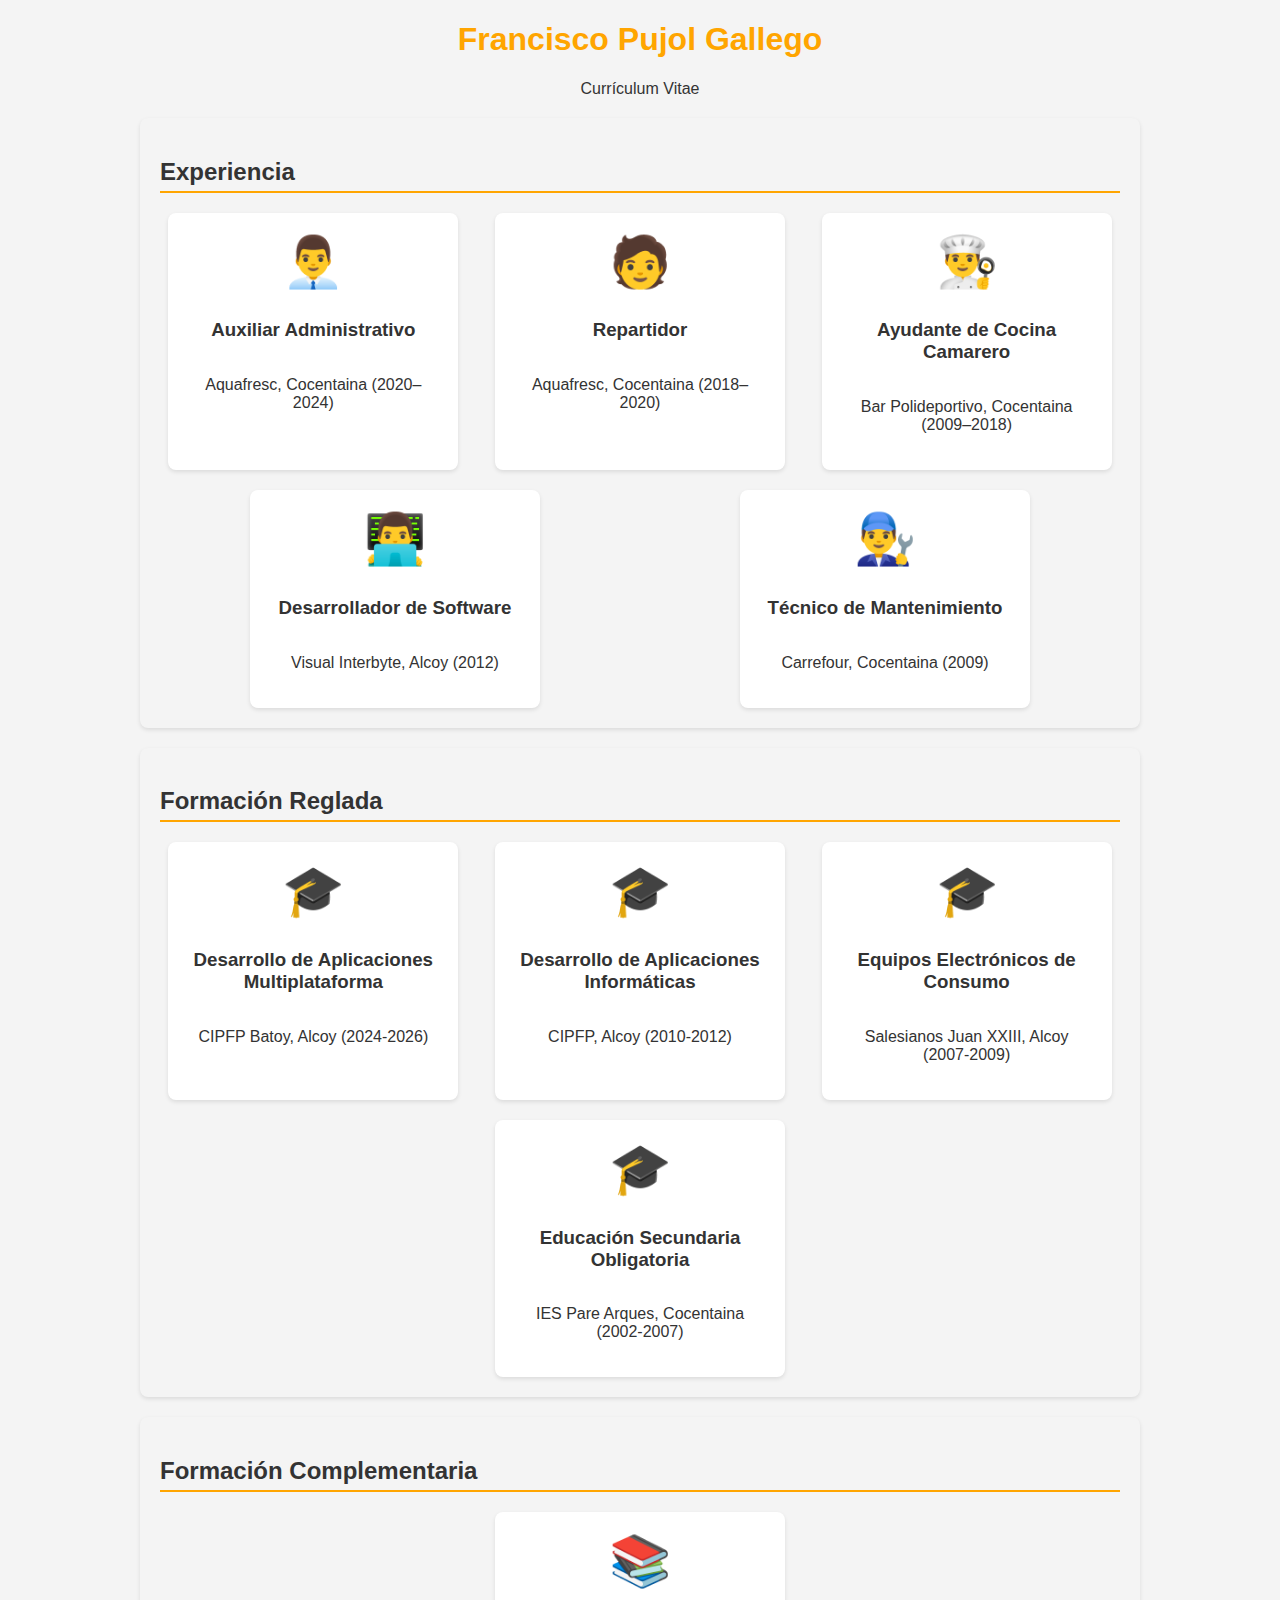
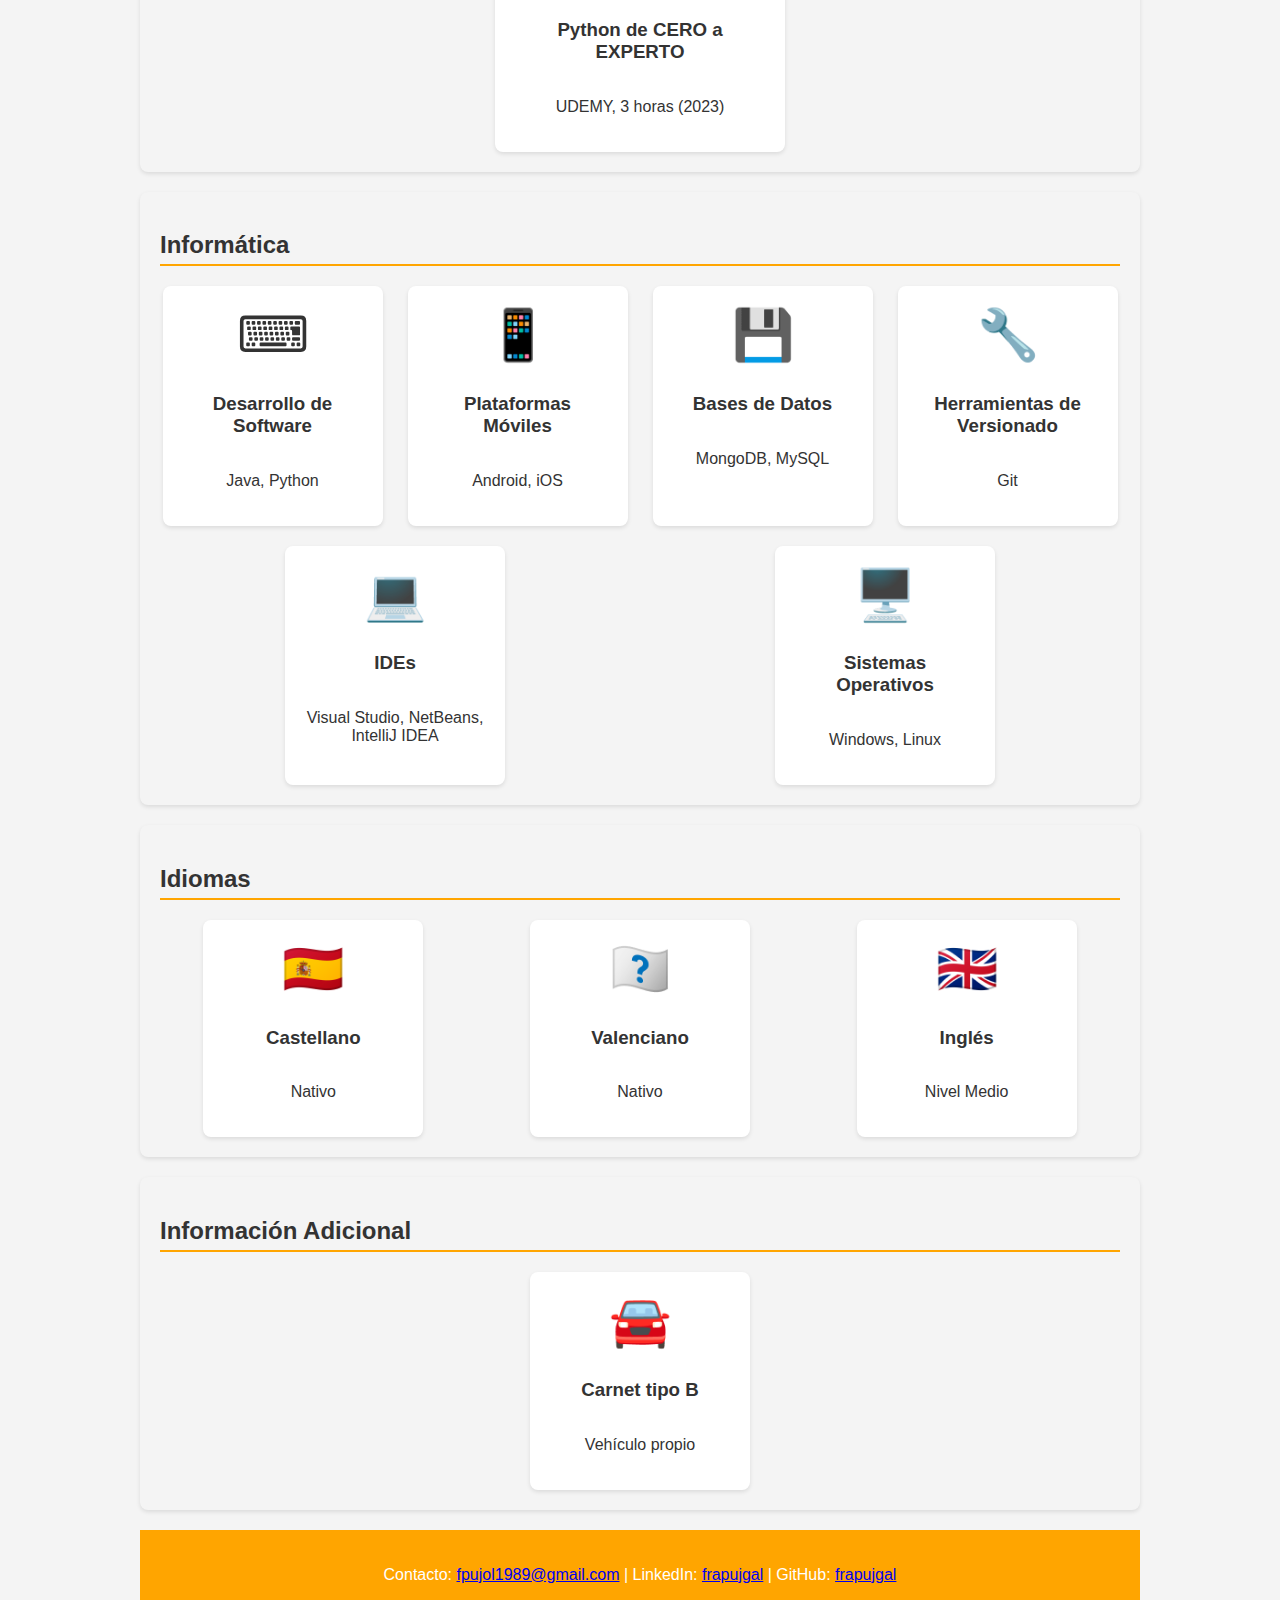
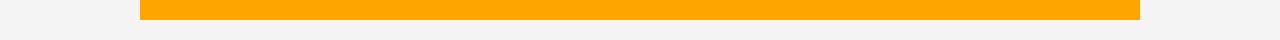
==== index.html @ 39d99307 "Arreglado bug 2.0" ====
<!DOCTYPE html>
<html lang="es">

<head>
    <meta charset="UTF-8">
    <meta name="viewport" content="width=device-width, initial-scale=1.0">
    <title>Francisco Pujol Gallego - Currículum Vitae</title>
    <link rel="stylesheet" href="css/estilos.css">
</head>

<body>
    <header>
        <h1>Francisco Pujol Gallego</h1>
        <p>Currículum Vitae</p>
        <cite></cite>
    </header>
    <section id="experiencia">
        <h2>Experiencia</h2>
        <div class="experience-container">
            <div class="job">
                <span>👨‍💼</span>
                <h3>Auxiliar Administrativo</h3>
                <p>Aquafresc, Cocentaina (2020–2024)</p>
            </div>
            <div class="job">
                <span>🧑</span>
                <h3>Repartidor</h3>
                <p>Aquafresc, Cocentaina (2018–2020)</p>
            </div>
            <div class="job">
                <span>👨‍🍳</span>
                <h3>Ayudante de Cocina Camarero</h3>
                <p>Bar Polideportivo, Cocentaina (2009–2018)</p>
            </div>
            <div class="job">
                <span>👨‍💻</span>
                <h3>Desarrollador de Software</h3>
                <p>Visual Interbyte, Alcoy (2012)</p>
            </div>
            <div class="job">
                <span>👨‍🔧</span>
                <h3>Técnico de Mantenimiento</h3>
                <p>Carrefour, Cocentaina (2009)</p>
            </div>
        </div>
    </section>

    <section id="formacion-reglada">
        <h2>Formación Reglada</h2>
        <div class="education-container">
            <div class="degree">
                <span>🎓</span>
                <h3>Desarrollo de Aplicaciones Multiplataforma</h3>
                <p>CIPFP Batoy, Alcoy (2024-2026)</p>
            </div>
            <div class="degree">
                <span>🎓</span>
                <h3>Desarrollo de Aplicaciones Informáticas</h3>
                <p>CIPFP, Alcoy (2010-2012)</p>
            </div>
            <div class="degree">
                <span>🎓</span>
                <h3>Equipos Electrónicos de Consumo</h3>
                <p>Salesianos Juan XXIII, Alcoy (2007-2009)</p>
            </div>
            <div class="degree">
                <span>🎓</span>
                <h3>Educación Secundaria Obligatoria</h3>
                <p>IES Pare Arques, Cocentaina (2002-2007)</p>
            </div>
        </div>
    </section>

    <section id="formacion-complementaria">
        <h2>Formación Complementaria</h2>
        <div class="courses-container">
            <div class="course">
                <span>📚</span>
                <h3>Python de CERO a EXPERTO</h3>
                <p>UDEMY, 3 horas (2023)</p>
            </div>
            <!-- Más cursos según sea necesario -->
        </div>
    </section>

    <section id="informatica">
        <h2>Informática</h2>
        <div class="skills-container">
            <div class="skill">
                <span>⌨</span>
                <h3>Desarrollo de Software</h3>
                <p>Java, Python</p>
            </div>
            <div class="skill">
                <span>📱</span>
                <h3>Plataformas Móviles</h3>
                <p>Android, iOS</p>
            </div>
            <div class="skill">
                <span>💾</span>
                <h3>Bases de Datos</h3>
                <p>MongoDB, MySQL</p>
            </div>
            <div class="skill">
                <span>🔧</span>
                <h3>Herramientas de Versionado</h3>
                <p>Git</p>
            </div>
            <div class="skill">
                <span>💻</span>
                <h3>IDEs</h3>
                <p>Visual Studio, NetBeans, IntelliJ IDEA</p>
            </div>
            <div class="skill">
                <span>🖥️</span>
                <h3>Sistemas Operativos</h3>
                <p>Windows, Linux</p>
            </div>
            <!-- Más habilidades según sea necesario -->
        </div>
    </section>

    <section id="idiomas">
        <h2>Idiomas</h2>
        <div class="languages-container">
            <div class="language">
                <span>🇪🇸</span>
                <h3>Castellano</h3>
                <p>Nativo</p>
            </div>
            <div class="language">
                <span>🏴󠁥󠁳󠁶󠁣󠁴󠁿</span>
                <h3>Valenciano</h3>
                <p>Nativo</p>
            </div>
            <div class="language">
                <span>🇬🇧</span>
                <h3>Inglés</h3>
                <p>Nivel Medio</p>
            </div>
        </div>
    </section>

    <section id="info-adicional">
        <h2>Información Adicional</h2>
        <div class="info-container">
            <div class="info">
                <span>🚘</span>
                <h3>Carnet tipo B</h3>
                <p>Vehículo propio</p>
            </div>
        </div>
    </section>

    <footer>
        <p>Contacto: <a href="mailto:fpujol1989@gmail.com">fpujol1989@gmail.com</a> | LinkedIn: <a href="https://www.linkedin.com/in/francisco-pujol-gallego/">frapujgal</a> | GitHub: <a href="https://github.com/frapujgal/">frapujgal</a></p>
    </footer>
</body>

</html>
---- css/estilos.css ----
body {
    font-family: Arial, sans-serif;
    margin: 0;
    padding: 0;
    background-color: #f4f4f4;
    color: #333;
}

:root {
    --main-color: orange;
}

header, section, footer {
    margin: 20px auto;
    width: 80%;
    max-width: 960px;
}

header {
    text-align: center;
}

h1 {
    color: var(--main-color);
}

h2 {
    border-bottom: 2px solid var(--main-color);
    padding-bottom: 5px;
}

section {
    background-color: #fff;
    padding: 20px;
    border-radius: 8px;
    box-shadow: 0 2px 4px rgba(0,0,0,0.1);
    margin-bottom: 20px;
}

footer {
    text-align: center;
    padding: 20px;
    background-color: var(--main-color);
    color: #fff;
}

#idiomas {
    background-color: #f4f4f4;
    padding: 20px;
}

.languages-container {
    display: flex;
    flex-wrap: wrap;
    justify-content: space-around;
    gap: 20px;
}

.language {
    display: flex;
    flex-direction: column;
    align-items: center;
    background-color: #fff;
    padding: 20px;
    border-radius: 8px;
    box-shadow: 0 2px 4px rgba(0,0,0,0.1);
    width: 180px;
    text-align: center;
}

.language span {
    font-size: 50px;
    margin-bottom: 10px;
}


#informatica {
    background-color: #f4f4f4;
    padding: 20px;
}

.skills-container {
    display: flex;
    flex-wrap: wrap;
    justify-content: space-around;
    gap: 20px;
}

.skill {
    display: flex;
    flex-direction: column;
    align-items: center;
    background-color: #fff;
    padding: 20px;
    border-radius: 8px;
    box-shadow: 0 2px 4px rgba(0,0,0,0.1);
    width: 180px;
    text-align: center;
}

.skill span {
    font-size: 50px;
    margin-bottom: 10px;
}

#info-adicional {
    background-color: #f4f4f4;
    padding: 20px;
}

.info-container {
    display: flex;
    flex-wrap: wrap;
    justify-content: space-around;
    gap: 20px;
}

.info {
    display: flex;
    flex-direction: column;
    align-items: center;
    background-color: #fff;
    padding: 20px;
    border-radius: 8px;
    box-shadow: 0 2px 4px rgba(0,0,0,0.1);
    width: 180px;
    text-align: center;
}

.info span {
    font-size: 50px;
    margin-bottom: 10px;
}

#experiencia {
    background-color: #f4f4f4;
    padding: 20px;
}

.experience-container {
    display: flex;
    flex-wrap: wrap;
    justify-content: space-around;
    gap: 20px;
}

.job {
    display: flex;
    flex-direction: column;
    align-items: center;
    background-color: #fff;
    padding: 20px;
    border-radius: 8px;
    box-shadow: 0 2px 4px rgba(0,0,0,0.1);
    width: 250px; /* Ajusta según necesidad */
    text-align: center;
}

.job span {
    font-size: 50px;
    margin-bottom: 10px;
}

#formacion-reglada {
    background-color: #f4f4f4;
    padding: 20px;
}

.education-container {
    display: flex;
    flex-wrap: wrap;
    justify-content: space-around;
    gap: 20px;
}

.degree {
    display: flex;
    flex-direction: column;
    align-items: center;
    background-color: #fff;
    padding: 20px;
    border-radius: 8px;
    box-shadow: 0 2px 4px rgba(0,0,0,0.1);
    width: 250px; /* Ajuste según necesidad */
    text-align: center;
}

.degree span {
    font-size: 50px;
    margin-bottom: 10px;
}

#formacion-complementaria {
    background-color: #f4f4f4;
    padding: 20px;
}

.courses-container {
    display: flex;
    flex-wrap: wrap;
    justify-content: space-around;
    gap: 20px;
}

.course {
    display: flex;
    flex-direction: column;
    align-items: center;
    background-color: #fff;
    padding: 20px;
    border-radius: 8px;
    box-shadow: 0 2px 4px rgba(0,0,0,0.1);
    width: 250px; /* Ajuste según necesidad */
    text-align: center;
}

.course span {
    font-size: 50px;
    margin-bottom: 10px;
}
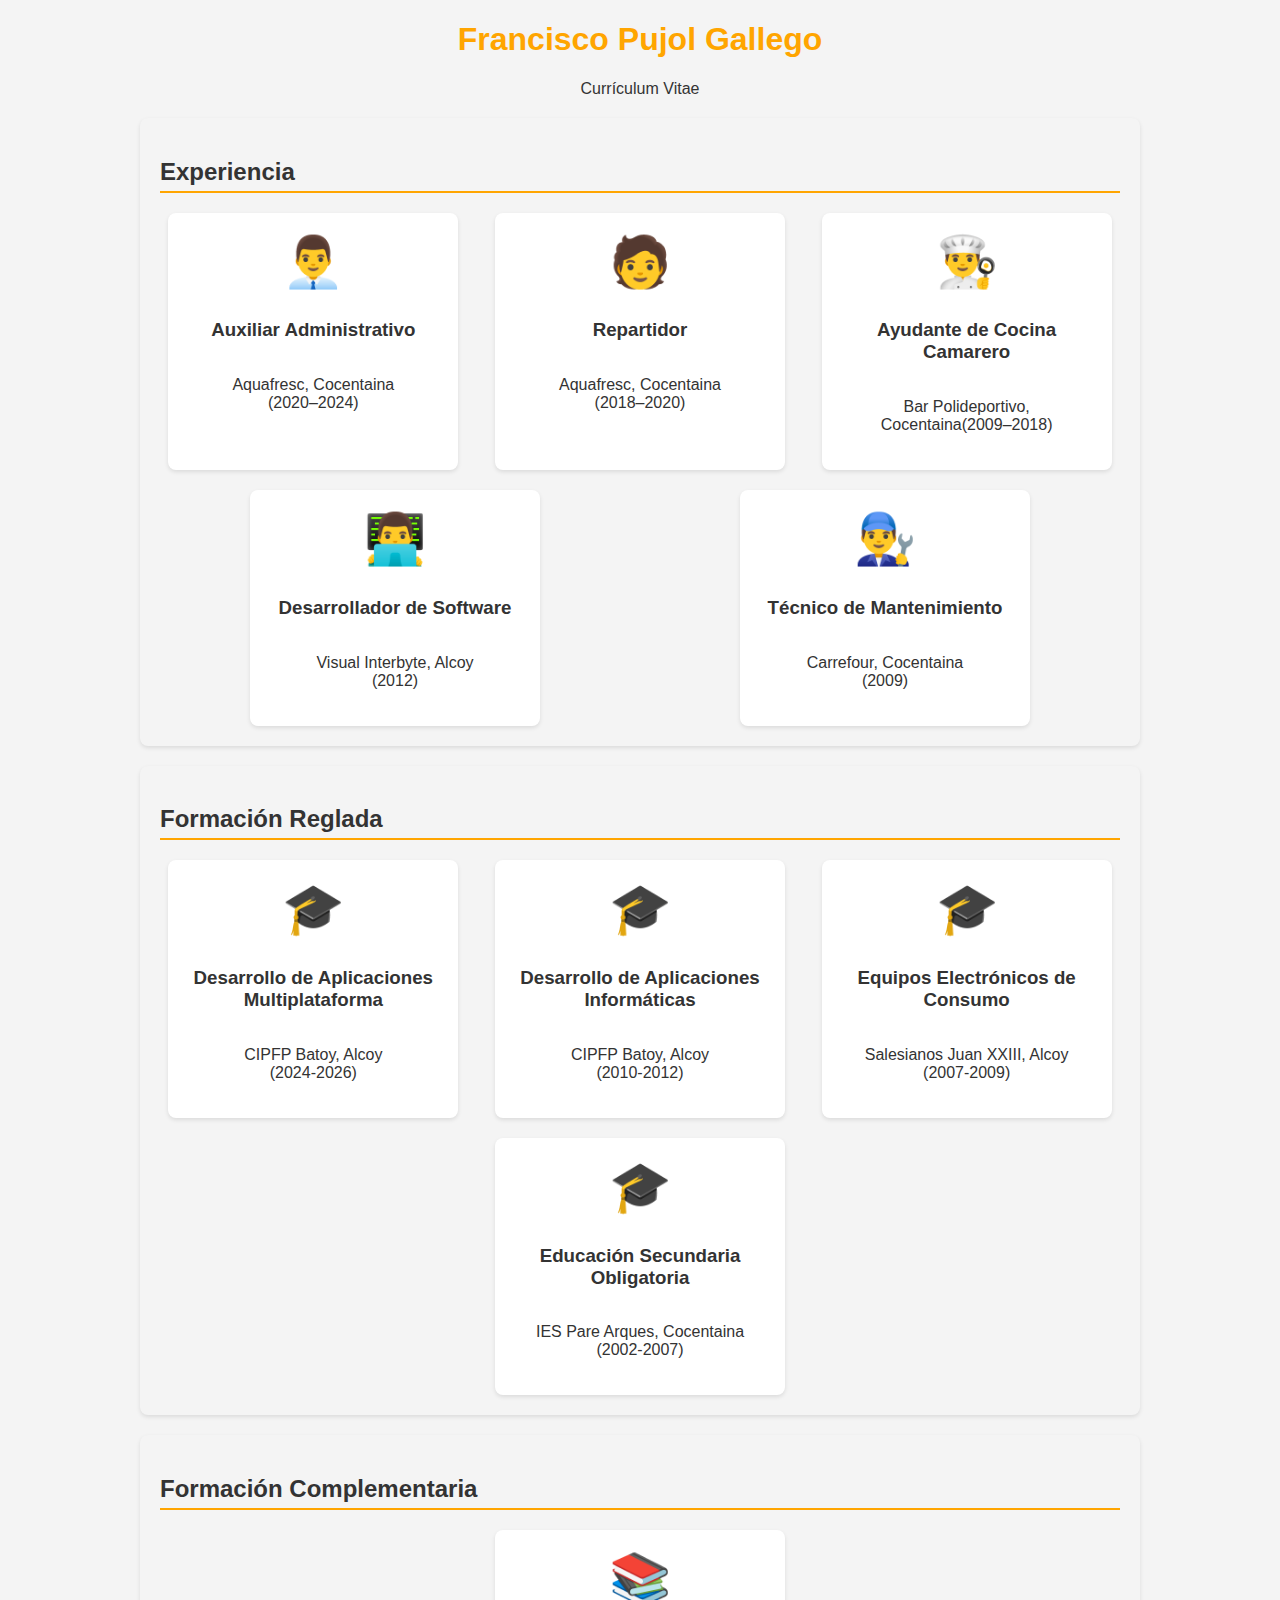
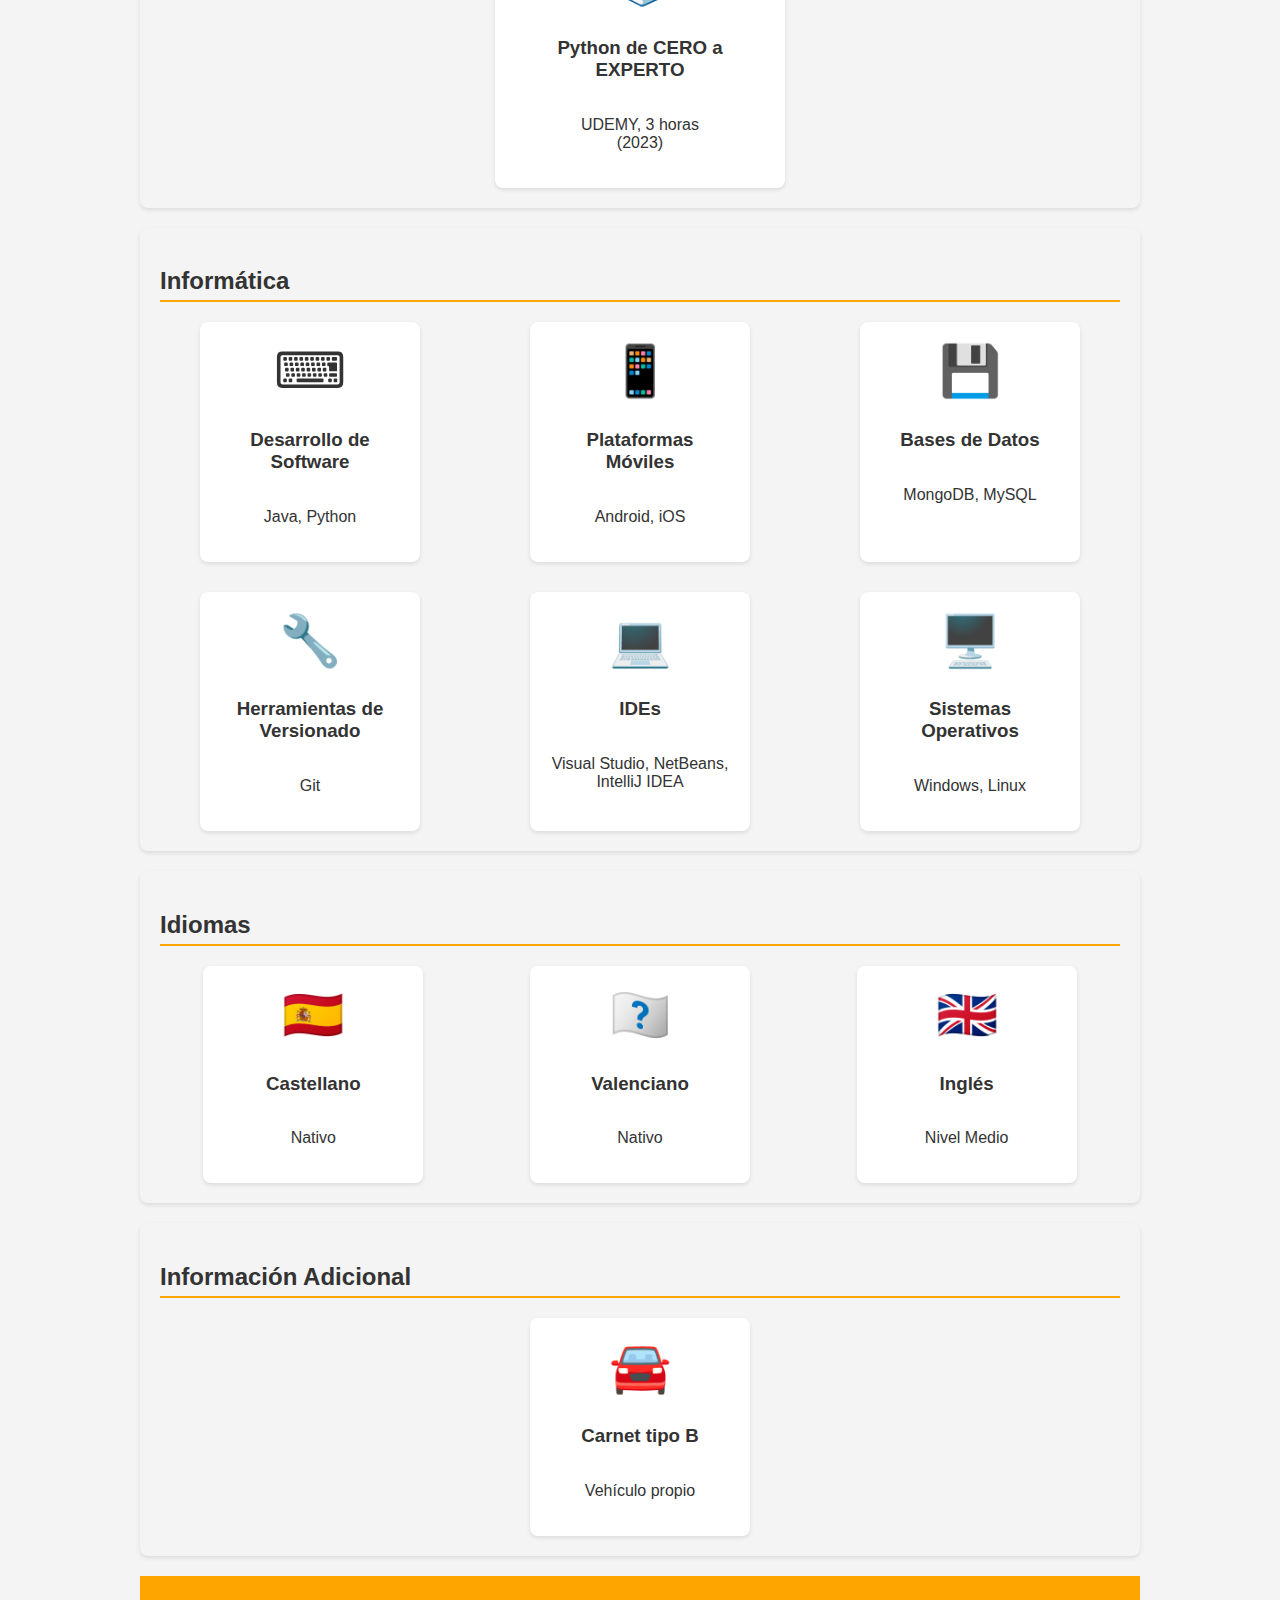
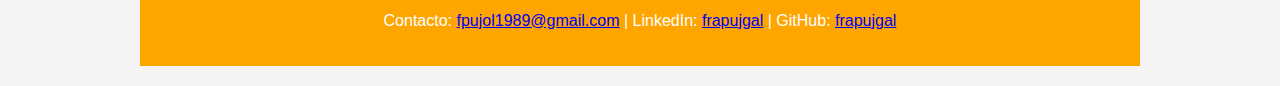
==== commit 72b1c467: "Arreglados algunos estilos" ====
--- a/index.html
+++ b/index.html
@@ -20,27 +20,27 @@
             <div class="job">
                 <span>👨‍💼</span>
                 <h3>Auxiliar Administrativo</h3>
-                <p>Aquafresc, Cocentaina (2020–2024)</p>
+                <p>Aquafresc, Cocentaina<br>(2020–2024)</p>
             </div>
             <div class="job">
                 <span>🧑</span>
                 <h3>Repartidor</h3>
-                <p>Aquafresc, Cocentaina (2018–2020)</p>
+                <p>Aquafresc, Cocentaina<br>(2018–2020)</p>
             </div>
             <div class="job">
                 <span>👨‍🍳</span>
                 <h3>Ayudante de Cocina Camarero</h3>
-                <p>Bar Polideportivo, Cocentaina (2009–2018)</p>
+                <p>Bar Polideportivo, Cocentaina(2009–2018)</p>
             </div>
             <div class="job">
                 <span>👨‍💻</span>
                 <h3>Desarrollador de Software</h3>
-                <p>Visual Interbyte, Alcoy (2012)</p>
+                <p>Visual Interbyte, Alcoy<br>(2012)</p>
             </div>
             <div class="job">
                 <span>👨‍🔧</span>
                 <h3>Técnico de Mantenimiento</h3>
-                <p>Carrefour, Cocentaina (2009)</p>
+                <p>Carrefour, Cocentaina<br>(2009)</p>
             </div>
         </div>
     </section>
@@ -51,22 +51,22 @@
             <div class="degree">
                 <span>🎓</span>
                 <h3>Desarrollo de Aplicaciones Multiplataforma</h3>
-                <p>CIPFP Batoy, Alcoy (2024-2026)</p>
+                <p>CIPFP Batoy, Alcoy<br>(2024-2026)</p>
             </div>
             <div class="degree">
                 <span>🎓</span>
                 <h3>Desarrollo de Aplicaciones Informáticas</h3>
-                <p>CIPFP, Alcoy (2010-2012)</p>
+                <p>CIPFP Batoy, Alcoy<br>(2010-2012)</p>
             </div>
             <div class="degree">
                 <span>🎓</span>
                 <h3>Equipos Electrónicos de Consumo</h3>
-                <p>Salesianos Juan XXIII, Alcoy (2007-2009)</p>
+                <p>Salesianos Juan XXIII, Alcoy<br>(2007-2009)</p>
             </div>
             <div class="degree">
                 <span>🎓</span>
                 <h3>Educación Secundaria Obligatoria</h3>
-                <p>IES Pare Arques, Cocentaina (2002-2007)</p>
+                <p>IES Pare Arques, Cocentaina<br>(2002-2007)</p>
             </div>
         </div>
     </section>
@@ -77,7 +77,7 @@
             <div class="course">
                 <span>📚</span>
                 <h3>Python de CERO a EXPERTO</h3>
-                <p>UDEMY, 3 horas (2023)</p>
+                <p>UDEMY, 3 horas<br>(2023)</p>
             </div>
             <!-- Más cursos según sea necesario -->
         </div>
--- a/css/estilos.css
+++ b/css/estilos.css
@@ -83,7 +83,7 @@
     display: flex;
     flex-wrap: wrap;
     justify-content: space-around;
-    gap: 20px;
+    gap: 30px;
 }
 
 .skill {
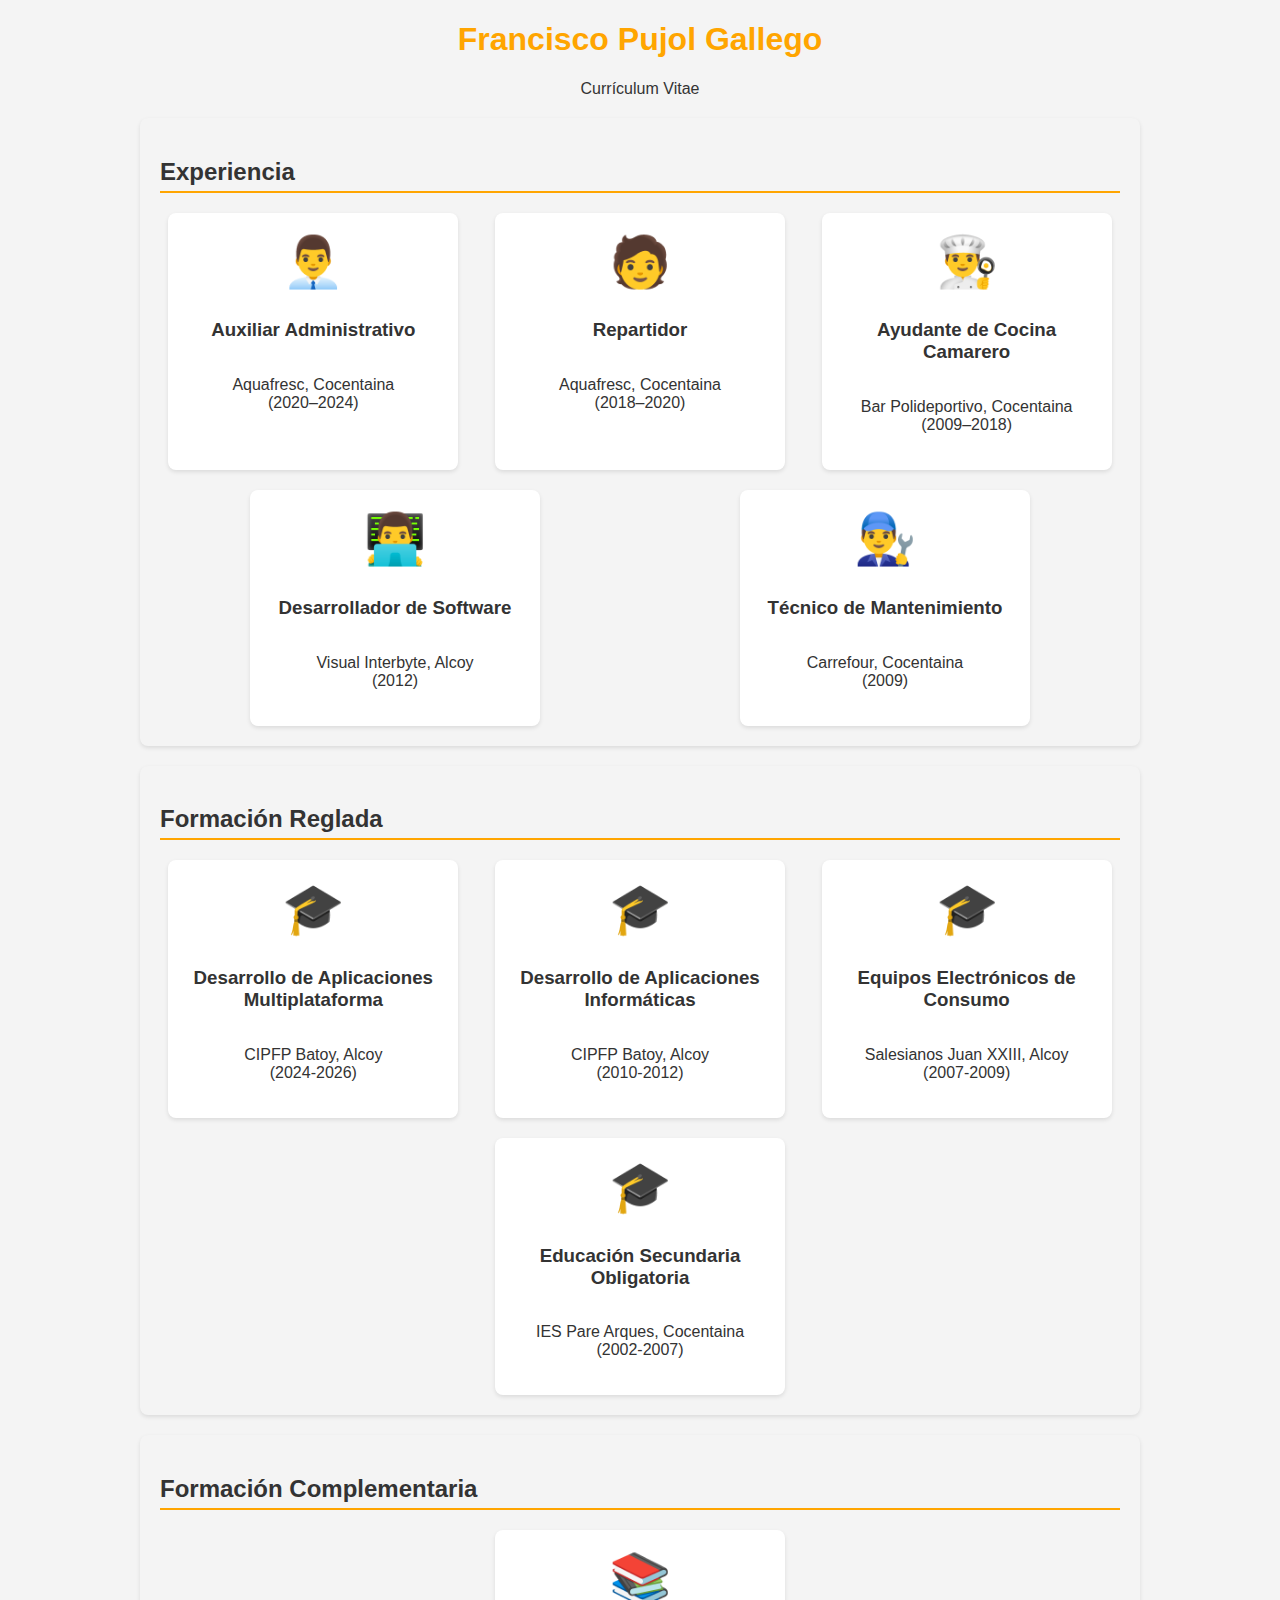
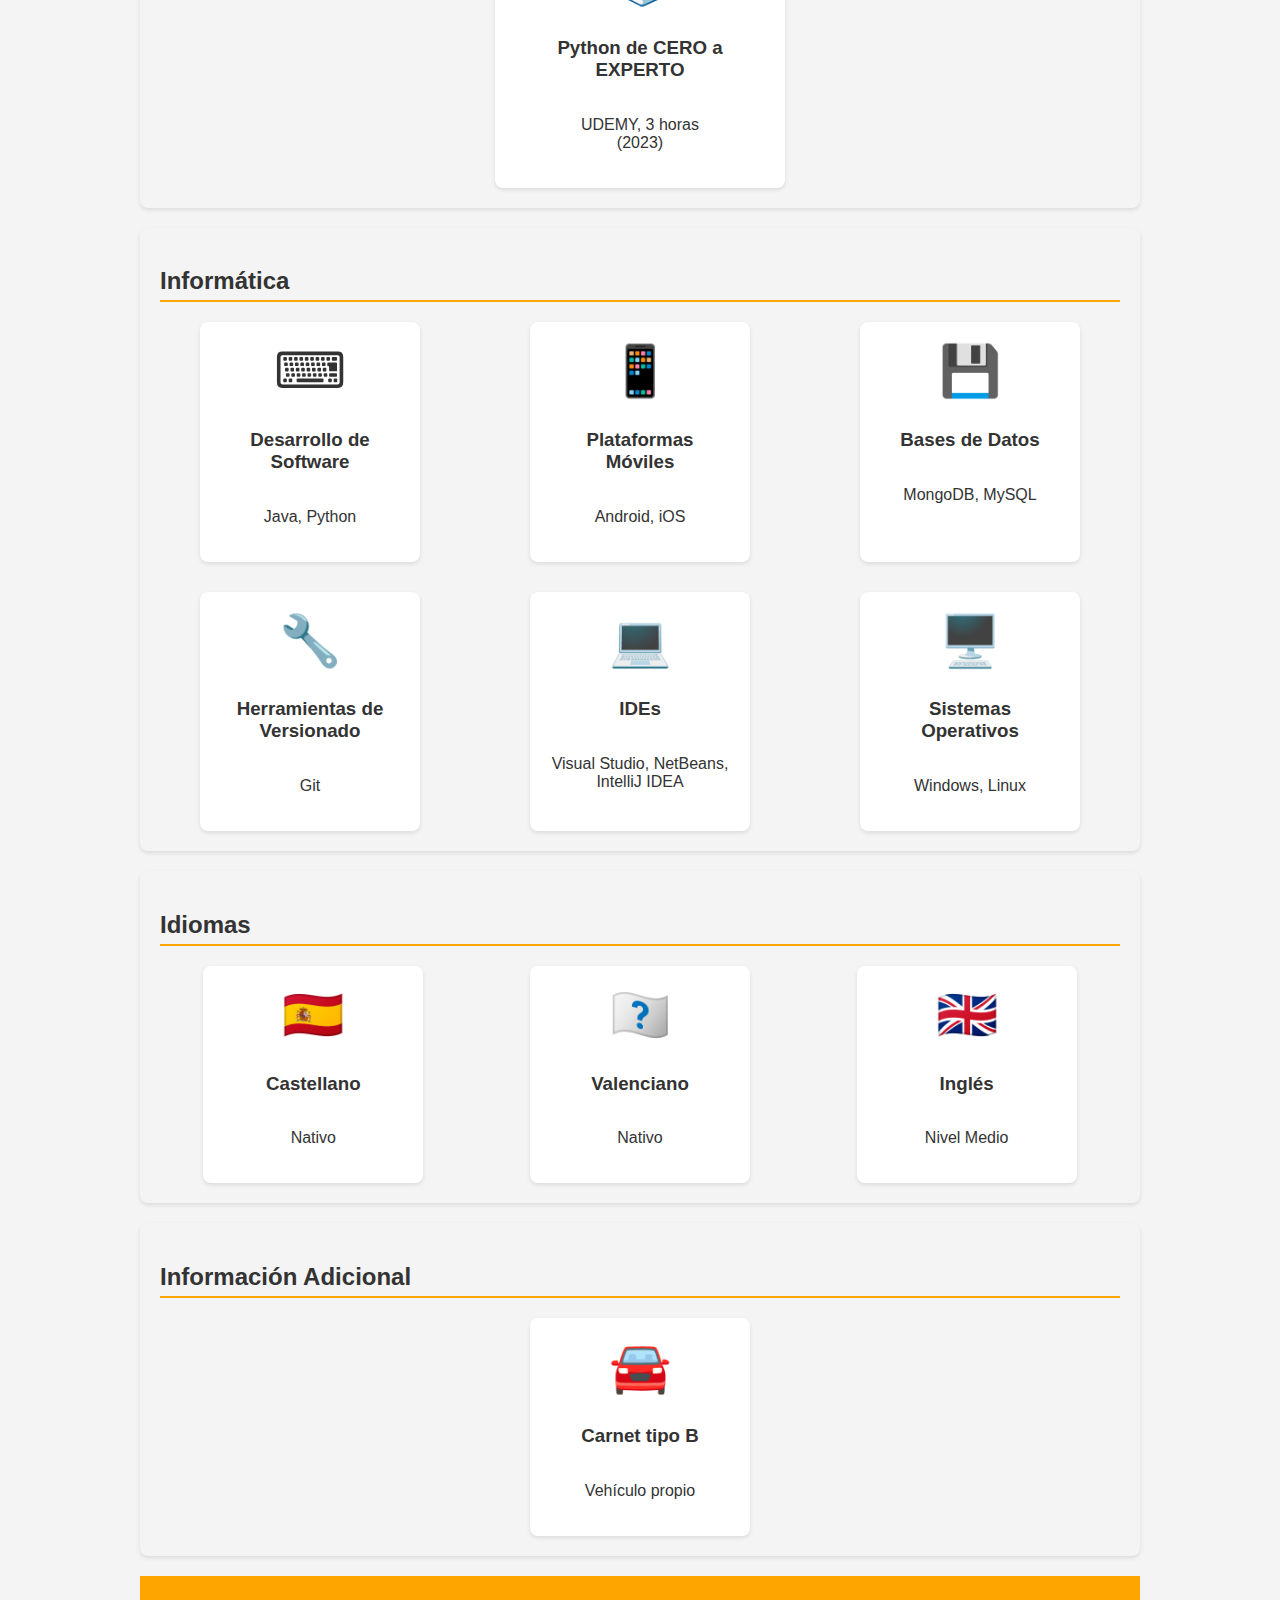
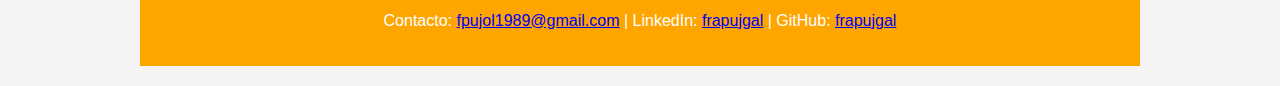
==== commit 87407a01: "Formato de caja" ====
--- a/index.html
+++ b/index.html
@@ -30,7 +30,7 @@
             <div class="job">
                 <span>👨‍🍳</span>
                 <h3>Ayudante de Cocina Camarero</h3>
-                <p>Bar Polideportivo, Cocentaina(2009–2018)</p>
+                <p>Bar Polideportivo, Cocentaina<br>(2009–2018)</p>
             </div>
             <div class="job">
                 <span>👨‍💻</span>
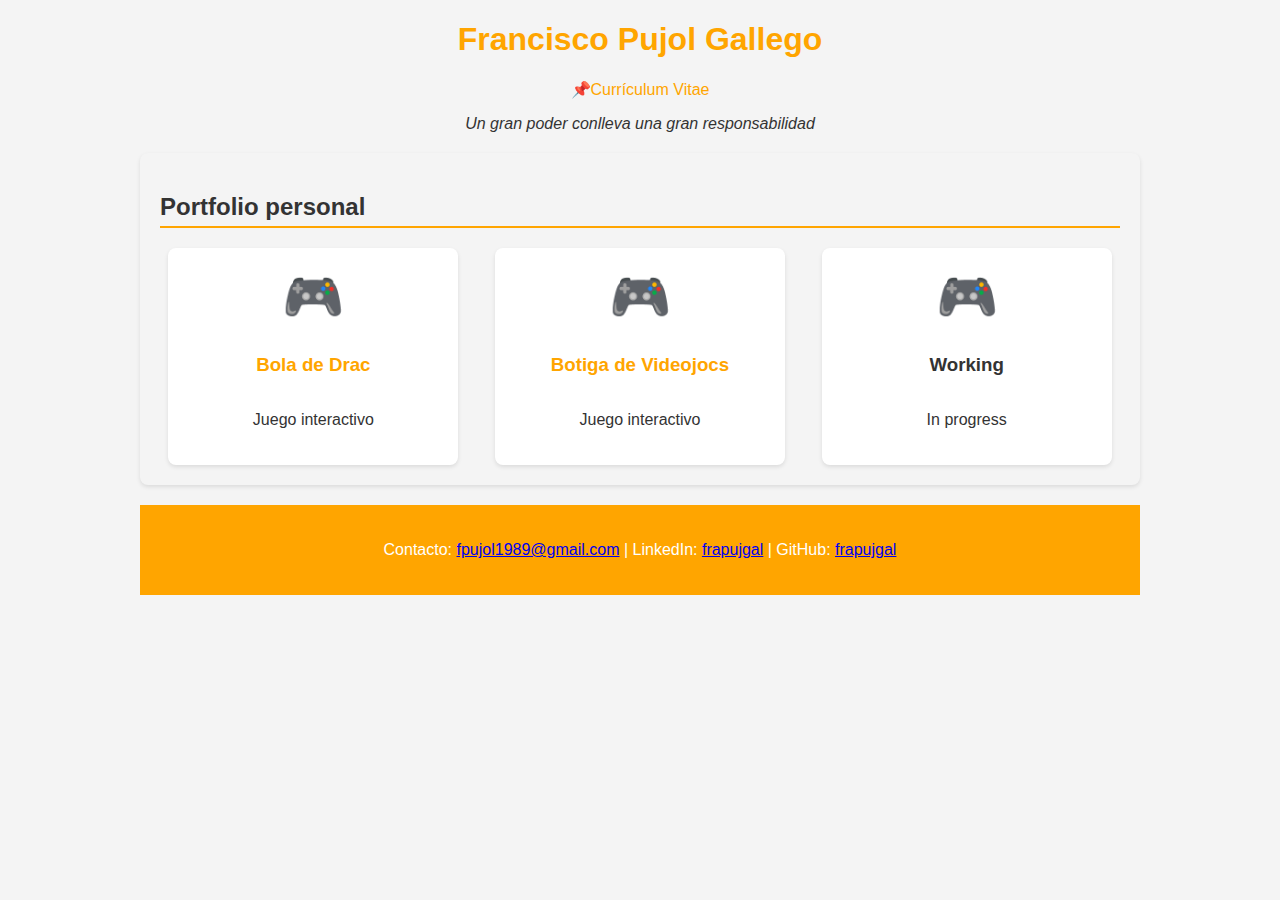
==== commit e69bc078: "Añadido portfolio y mejoras varias" ====
--- a/index.html
+++ b/index.html
@@ -4,150 +4,33 @@
 <head>
     <meta charset="UTF-8">
     <meta name="viewport" content="width=device-width, initial-scale=1.0">
-    <title>Francisco Pujol Gallego - Currículum Vitae</title>
+    <title>Francisco Pujol Gallego - Portfolio</title>
     <link rel="stylesheet" href="css/estilos.css">
 </head>
 
 <body>
     <header>
         <h1>Francisco Pujol Gallego</h1>
-        <p>Currículum Vitae</p>
-        <cite></cite>
+        <p><a href="/cvitae.html">📌Currículum Vitae</a></p>
+        <cite>Un gran poder conlleva una gran responsabilidad</cite>
     </header>
     <section id="experiencia">
-        <h2>Experiencia</h2>
+        <h2>Portfolio personal</h2>
         <div class="experience-container">
             <div class="job">
-                <span>👨‍💼</span>
-                <h3>Auxiliar Administrativo</h3>
-                <p>Aquafresc, Cocentaina<br>(2020–2024)</p>
+                <span>🎮</span>
+                <h3><a href="https://gitlab.com/fpg-programacion/bloque1/boladedrac.git">Bola de Drac</a></h3>
+                <p>Juego interactivo</p>
             </div>
             <div class="job">
-                <span>🧑</span>
-                <h3>Repartidor</h3>
-                <p>Aquafresc, Cocentaina<br>(2018–2020)</p>
+                <span>🎮</span>
+                <h3><a href="https://gitlab.com/fpg-programacion/bloque1/botigavideojocs.git">Botiga de Videojocs</a></h3>
+                <p>Juego interactivo</p>
             </div>
             <div class="job">
-                <span>👨‍🍳</span>
-                <h3>Ayudante de Cocina Camarero</h3>
-                <p>Bar Polideportivo, Cocentaina<br>(2009–2018)</p>
-            </div>
-            <div class="job">
-                <span>👨‍💻</span>
-                <h3>Desarrollador de Software</h3>
-                <p>Visual Interbyte, Alcoy<br>(2012)</p>
-            </div>
-            <div class="job">
-                <span>👨‍🔧</span>
-                <h3>Técnico de Mantenimiento</h3>
-                <p>Carrefour, Cocentaina<br>(2009)</p>
-            </div>
-        </div>
-    </section>
-
-    <section id="formacion-reglada">
-        <h2>Formación Reglada</h2>
-        <div class="education-container">
-            <div class="degree">
-                <span>🎓</span>
-                <h3>Desarrollo de Aplicaciones Multiplataforma</h3>
-                <p>CIPFP Batoy, Alcoy<br>(2024-2026)</p>
-            </div>
-            <div class="degree">
-                <span>🎓</span>
-                <h3>Desarrollo de Aplicaciones Informáticas</h3>
-                <p>CIPFP Batoy, Alcoy<br>(2010-2012)</p>
-            </div>
-            <div class="degree">
-                <span>🎓</span>
-                <h3>Equipos Electrónicos de Consumo</h3>
-                <p>Salesianos Juan XXIII, Alcoy<br>(2007-2009)</p>
-            </div>
-            <div class="degree">
-                <span>🎓</span>
-                <h3>Educación Secundaria Obligatoria</h3>
-                <p>IES Pare Arques, Cocentaina<br>(2002-2007)</p>
-            </div>
-        </div>
-    </section>
-
-    <section id="formacion-complementaria">
-        <h2>Formación Complementaria</h2>
-        <div class="courses-container">
-            <div class="course">
-                <span>📚</span>
-                <h3>Python de CERO a EXPERTO</h3>
-                <p>UDEMY, 3 horas<br>(2023)</p>
-            </div>
-            <!-- Más cursos según sea necesario -->
-        </div>
-    </section>
-
-    <section id="informatica">
-        <h2>Informática</h2>
-        <div class="skills-container">
-            <div class="skill">
-                <span>⌨</span>
-                <h3>Desarrollo de Software</h3>
-                <p>Java, Python</p>
-            </div>
-            <div class="skill">
-                <span>📱</span>
-                <h3>Plataformas Móviles</h3>
-                <p>Android, iOS</p>
-            </div>
-            <div class="skill">
-                <span>💾</span>
-                <h3>Bases de Datos</h3>
-                <p>MongoDB, MySQL</p>
-            </div>
-            <div class="skill">
-                <span>🔧</span>
-                <h3>Herramientas de Versionado</h3>
-                <p>Git</p>
-            </div>
-            <div class="skill">
-                <span>💻</span>
-                <h3>IDEs</h3>
-                <p>Visual Studio, NetBeans, IntelliJ IDEA</p>
-            </div>
-            <div class="skill">
-                <span>🖥️</span>
-                <h3>Sistemas Operativos</h3>
-                <p>Windows, Linux</p>
-            </div>
-            <!-- Más habilidades según sea necesario -->
-        </div>
-    </section>
-
-    <section id="idiomas">
-        <h2>Idiomas</h2>
-        <div class="languages-container">
-            <div class="language">
-                <span>🇪🇸</span>
-                <h3>Castellano</h3>
-                <p>Nativo</p>
-            </div>
-            <div class="language">
-                <span>🏴󠁥󠁳󠁶󠁣󠁴󠁿</span>
-                <h3>Valenciano</h3>
-                <p>Nativo</p>
-            </div>
-            <div class="language">
-                <span>🇬🇧</span>
-                <h3>Inglés</h3>
-                <p>Nivel Medio</p>
-            </div>
-        </div>
-    </section>
-
-    <section id="info-adicional">
-        <h2>Información Adicional</h2>
-        <div class="info-container">
-            <div class="info">
-                <span>🚘</span>
-                <h3>Carnet tipo B</h3>
-                <p>Vehículo propio</p>
+                <span>🎮</span>
+                <h3>Working</h3>
+                <p>In progress</p>
             </div>
         </div>
     </section>
--- a/css/estilos.css
+++ b/css/estilos.css
@@ -29,6 +29,20 @@
     padding-bottom: 5px;
 }
 
+h3 a {
+    color: var(--main-color);
+    text-decoration: none;
+}
+
+header p a {
+    color: var(--main-color);
+    text-decoration: none;
+}
+
+a:hover {
+    font-weight: bold;
+}
+
 section {
     background-color: #fff;
     padding: 20px;
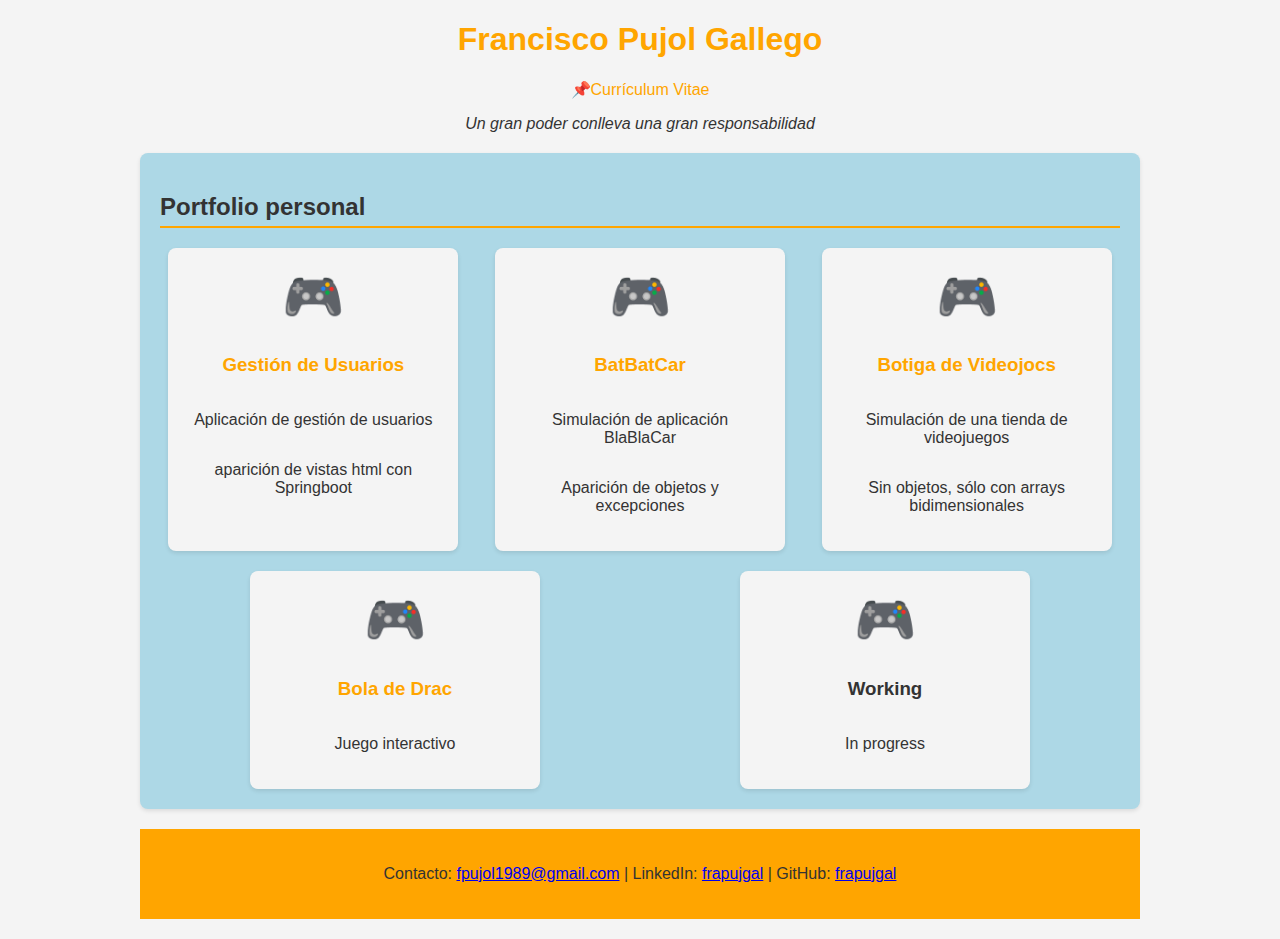
==== commit 48321bf1: "Añadidos proyectos" ====
--- a/index.html
+++ b/index.html
@@ -17,14 +17,28 @@
     <section id="experiencia">
         <h2>Portfolio personal</h2>
         <div class="experience-container">
+
             <div class="job">
                 <span>🎮</span>
-                <h3><a href="https://gitlab.com/fpg-programacion/bloque1/boladedrac.git">Bola de Drac</a></h3>
-                <p>Juego interactivo</p>
+                <h3><a href="https://github.com/frapujgal/ud10_gestionUsuarios.git">Gestión de Usuarios</a></h3>
+                <p>Aplicación de gestión de usuarios</p>
+                <p>aparición de vistas html con Springboot</p>
+            </div>
+            <div class="job">
+                <span>🎮</span>
+                <h3><a href="https://github.com/frapujgal/ud8_batbatcar.git">BatBatCar</a></h3>
+                <p>Simulación de aplicación BlaBlaCar</p>
+                <p>Aparición de objetos y excepciones</p>
             </div>
             <div class="job">
                 <span>🎮</span>
                 <h3><a href="https://gitlab.com/fpg-programacion/bloque1/botigavideojocs.git">Botiga de Videojocs</a></h3>
+                <p>Simulación de una tienda de videojuegos</p>
+                <p>Sin objetos, sólo con arrays bidimensionales</p>
+            </div>
+            <div class="job">
+                <span>🎮</span>
+                <h3><a href="https://gitlab.com/fpg-programacion/bloque1/boladedrac.git">Bola de Drac</a></h3>
                 <p>Juego interactivo</p>
             </div>
             <div class="job">
--- a/css/estilos.css
+++ b/css/estilos.css
@@ -1,14 +1,69 @@
+:root {
+    --main-color: #FFA500;
+    --blue-color: #ADD8E6;
+    --box-color: #f4f4f4;
+    --mode-color: #333;
+}
+
+@media (prefers-color-scheme: dark) {
+    :root {
+        --main-color: #FFA500;
+        --blue-color: #2A3B47;
+        --box-color: #192229;
+        --mode-color: #C8CDD0;
+    }
+
+    h2 {
+        color: var(--mode-color);
+    }
+
+    body {
+        background-color: var(--box-color);
+    }
+
+    cite {
+        color: var(--mode-color);
+    }
+
+    .job {
+        color: var(--mode-color);
+    }
+
+    .degree {
+        color: var(--mode-color);
+    }
+
+    .course {
+        color: var(--mode-color);
+    }
+
+    .skill {
+            color: var(--mode-color);
+    }
+
+    .language {
+        color: var(--mode-color);
+    }
+
+    .info {
+        color: var(--mode-color);
+    }
+
+    footer {
+        color: #C8CDD0;
+    }
+}
+
+
 body {
     font-family: Arial, sans-serif;
     margin: 0;
     padding: 0;
-    background-color: #f4f4f4;
+    background-color: var(--box-color);
     color: #333;
 }
 
-:root {
-    --main-color: orange;
-}
+
 
 header, section, footer {
     margin: 20px auto;
@@ -55,11 +110,11 @@
     text-align: center;
     padding: 20px;
     background-color: var(--main-color);
-    color: #fff;
+    color: var(--light-color);
 }
 
 #idiomas {
-    background-color: #f4f4f4;
+    background-color: var(--blue-color);
     padding: 20px;
 }
 
@@ -74,7 +129,7 @@
     display: flex;
     flex-direction: column;
     align-items: center;
-    background-color: #fff;
+    background-color: var(--box-color);
     padding: 20px;
     border-radius: 8px;
     box-shadow: 0 2px 4px rgba(0,0,0,0.1);
@@ -89,7 +144,7 @@
 
 
 #informatica {
-    background-color: #f4f4f4;
+    background-color: var(--blue-color);
     padding: 20px;
 }
 
@@ -104,7 +159,7 @@
     display: flex;
     flex-direction: column;
     align-items: center;
-    background-color: #fff;
+    background-color: var(--box-color);
     padding: 20px;
     border-radius: 8px;
     box-shadow: 0 2px 4px rgba(0,0,0,0.1);
@@ -118,7 +173,7 @@
 }
 
 #info-adicional {
-    background-color: #f4f4f4;
+    background-color: var(--blue-color);
     padding: 20px;
 }
 
@@ -133,7 +188,7 @@
     display: flex;
     flex-direction: column;
     align-items: center;
-    background-color: #fff;
+    background-color: var(--box-color);
     padding: 20px;
     border-radius: 8px;
     box-shadow: 0 2px 4px rgba(0,0,0,0.1);
@@ -147,7 +202,7 @@
 }
 
 #experiencia {
-    background-color: #f4f4f4;
+    background-color: var(--blue-color);
     padding: 20px;
 }
 
@@ -162,7 +217,7 @@
     display: flex;
     flex-direction: column;
     align-items: center;
-    background-color: #fff;
+    background-color: var(--box-color);
     padding: 20px;
     border-radius: 8px;
     box-shadow: 0 2px 4px rgba(0,0,0,0.1);
@@ -176,7 +231,7 @@
 }
 
 #formacion-reglada {
-    background-color: #f4f4f4;
+    background-color: var(--blue-color);
     padding: 20px;
 }
 
@@ -191,7 +246,7 @@
     display: flex;
     flex-direction: column;
     align-items: center;
-    background-color: #fff;
+    background-color: var(--box-color);
     padding: 20px;
     border-radius: 8px;
     box-shadow: 0 2px 4px rgba(0,0,0,0.1);
@@ -205,7 +260,7 @@
 }
 
 #formacion-complementaria {
-    background-color: #f4f4f4;
+    background-color: var(--blue-color);
     padding: 20px;
 }
 
@@ -220,7 +275,7 @@
     display: flex;
     flex-direction: column;
     align-items: center;
-    background-color: #fff;
+    background-color: var(--box-color);
     padding: 20px;
     border-radius: 8px;
     box-shadow: 0 2px 4px rgba(0,0,0,0.1);
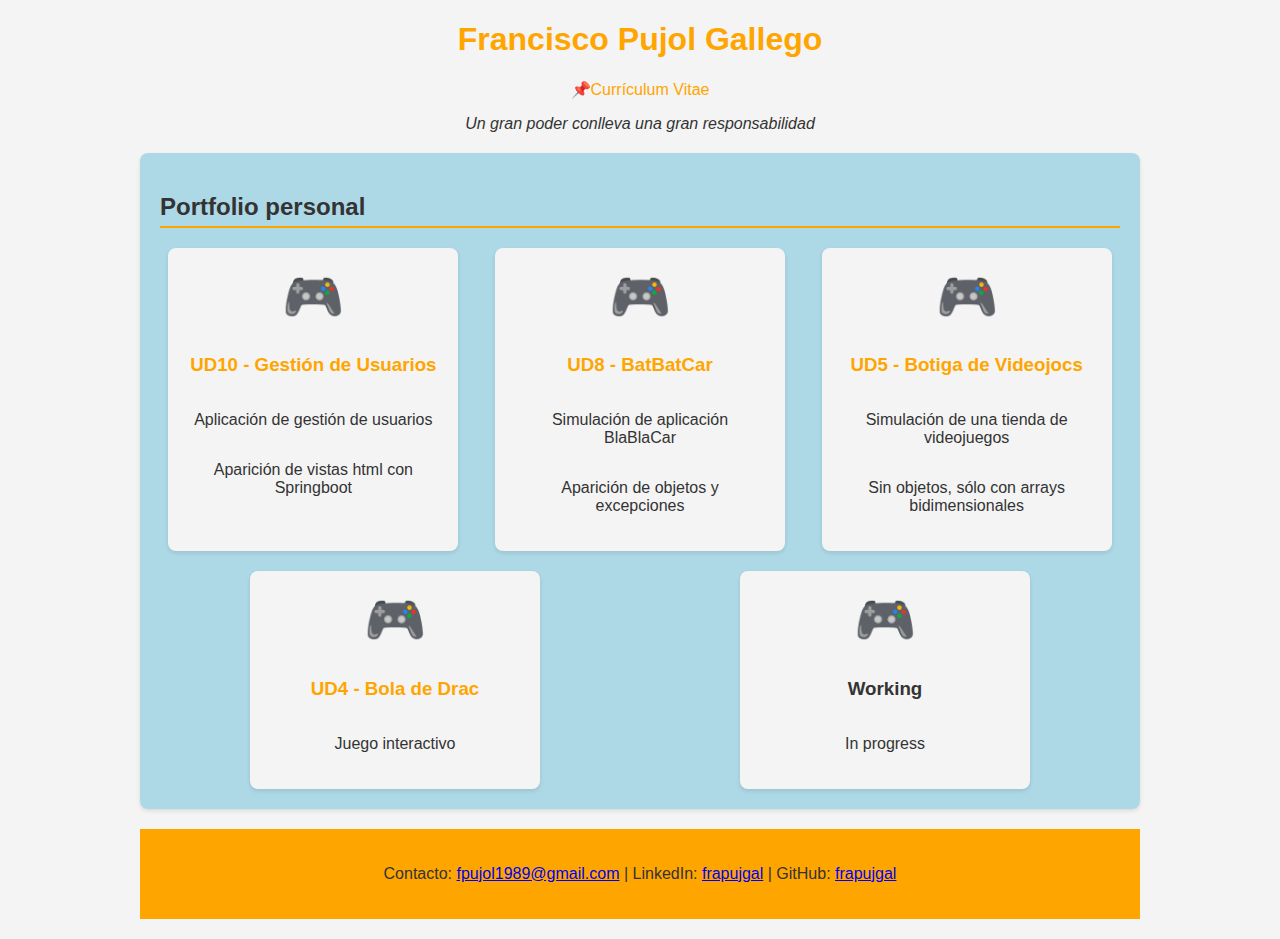
==== commit 7f805b64: "Arreglo del último commit" ====
--- a/index.html
+++ b/index.html
@@ -17,28 +17,27 @@
     <section id="experiencia">
         <h2>Portfolio personal</h2>
         <div class="experience-container">
-
             <div class="job">
                 <span>🎮</span>
-                <h3><a href="https://github.com/frapujgal/ud10_gestionUsuarios.git">Gestión de Usuarios</a></h3>
+                <h3><a href="https://github.com/frapujgal/ud10_gestionUsuarios.git">UD10 - Gestión de Usuarios</a></h3>
                 <p>Aplicación de gestión de usuarios</p>
-                <p>aparición de vistas html con Springboot</p>
+                <p>Aparición de vistas html con Springboot</p>
             </div>
             <div class="job">
                 <span>🎮</span>
-                <h3><a href="https://github.com/frapujgal/ud8_batbatcar.git">BatBatCar</a></h3>
+                <h3><a href="https://github.com/frapujgal/ud8_batbatcar.git">UD8 - BatBatCar</a></h3>
                 <p>Simulación de aplicación BlaBlaCar</p>
                 <p>Aparición de objetos y excepciones</p>
             </div>
             <div class="job">
                 <span>🎮</span>
-                <h3><a href="https://gitlab.com/fpg-programacion/bloque1/botigavideojocs.git">Botiga de Videojocs</a></h3>
+                <h3><a href="https://gitlab.com/fpg-programacion/bloque1/botigavideojocs.git">UD5 - Botiga de Videojocs</a></h3>
                 <p>Simulación de una tienda de videojuegos</p>
                 <p>Sin objetos, sólo con arrays bidimensionales</p>
             </div>
             <div class="job">
                 <span>🎮</span>
-                <h3><a href="https://gitlab.com/fpg-programacion/bloque1/boladedrac.git">Bola de Drac</a></h3>
+                <h3><a href="https://gitlab.com/fpg-programacion/bloque1/boladedrac.git">UD4 - Bola de Drac</a></h3>
                 <p>Juego interactivo</p>
             </div>
             <div class="job">
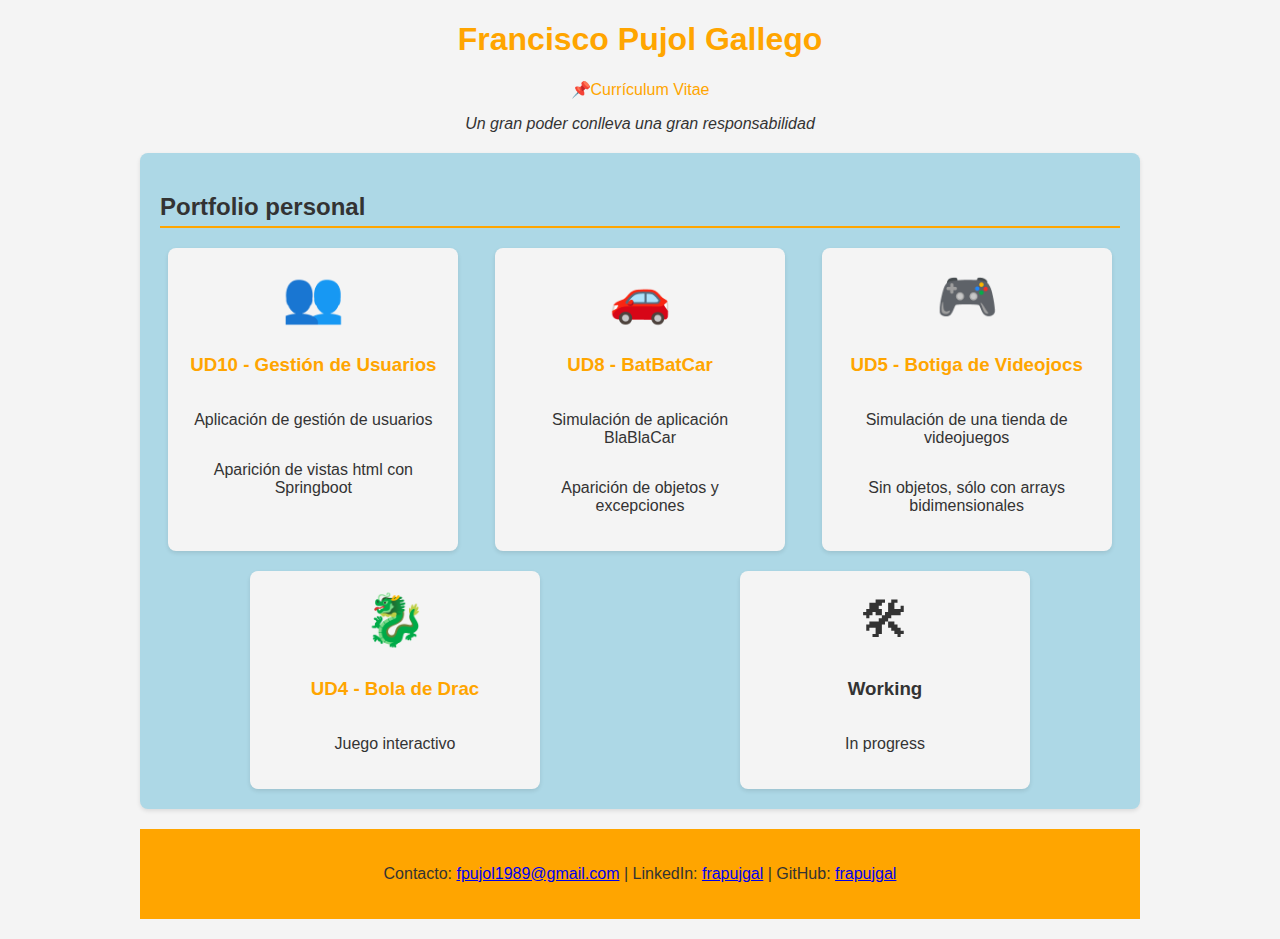
==== commit de72c5ff: "Modificados iconos descriptivos al portfolio" ====
--- a/index.html
+++ b/index.html
@@ -18,13 +18,13 @@
         <h2>Portfolio personal</h2>
         <div class="experience-container">
             <div class="job">
-                <span>🎮</span>
+                <span>👥</span>
                 <h3><a href="https://github.com/frapujgal/ud10_gestionUsuarios.git">UD10 - Gestión de Usuarios</a></h3>
                 <p>Aplicación de gestión de usuarios</p>
                 <p>Aparición de vistas html con Springboot</p>
             </div>
             <div class="job">
-                <span>🎮</span>
+                <span>🚗</span>
                 <h3><a href="https://github.com/frapujgal/ud8_batbatcar.git">UD8 - BatBatCar</a></h3>
                 <p>Simulación de aplicación BlaBlaCar</p>
                 <p>Aparición de objetos y excepciones</p>
@@ -36,12 +36,12 @@
                 <p>Sin objetos, sólo con arrays bidimensionales</p>
             </div>
             <div class="job">
-                <span>🎮</span>
+                <span>🐉</span>
                 <h3><a href="https://gitlab.com/fpg-programacion/bloque1/boladedrac.git">UD4 - Bola de Drac</a></h3>
                 <p>Juego interactivo</p>
             </div>
             <div class="job">
-                <span>🎮</span>
+                <span>🛠</span>
                 <h3>Working</h3>
                 <p>In progress</p>
             </div>
